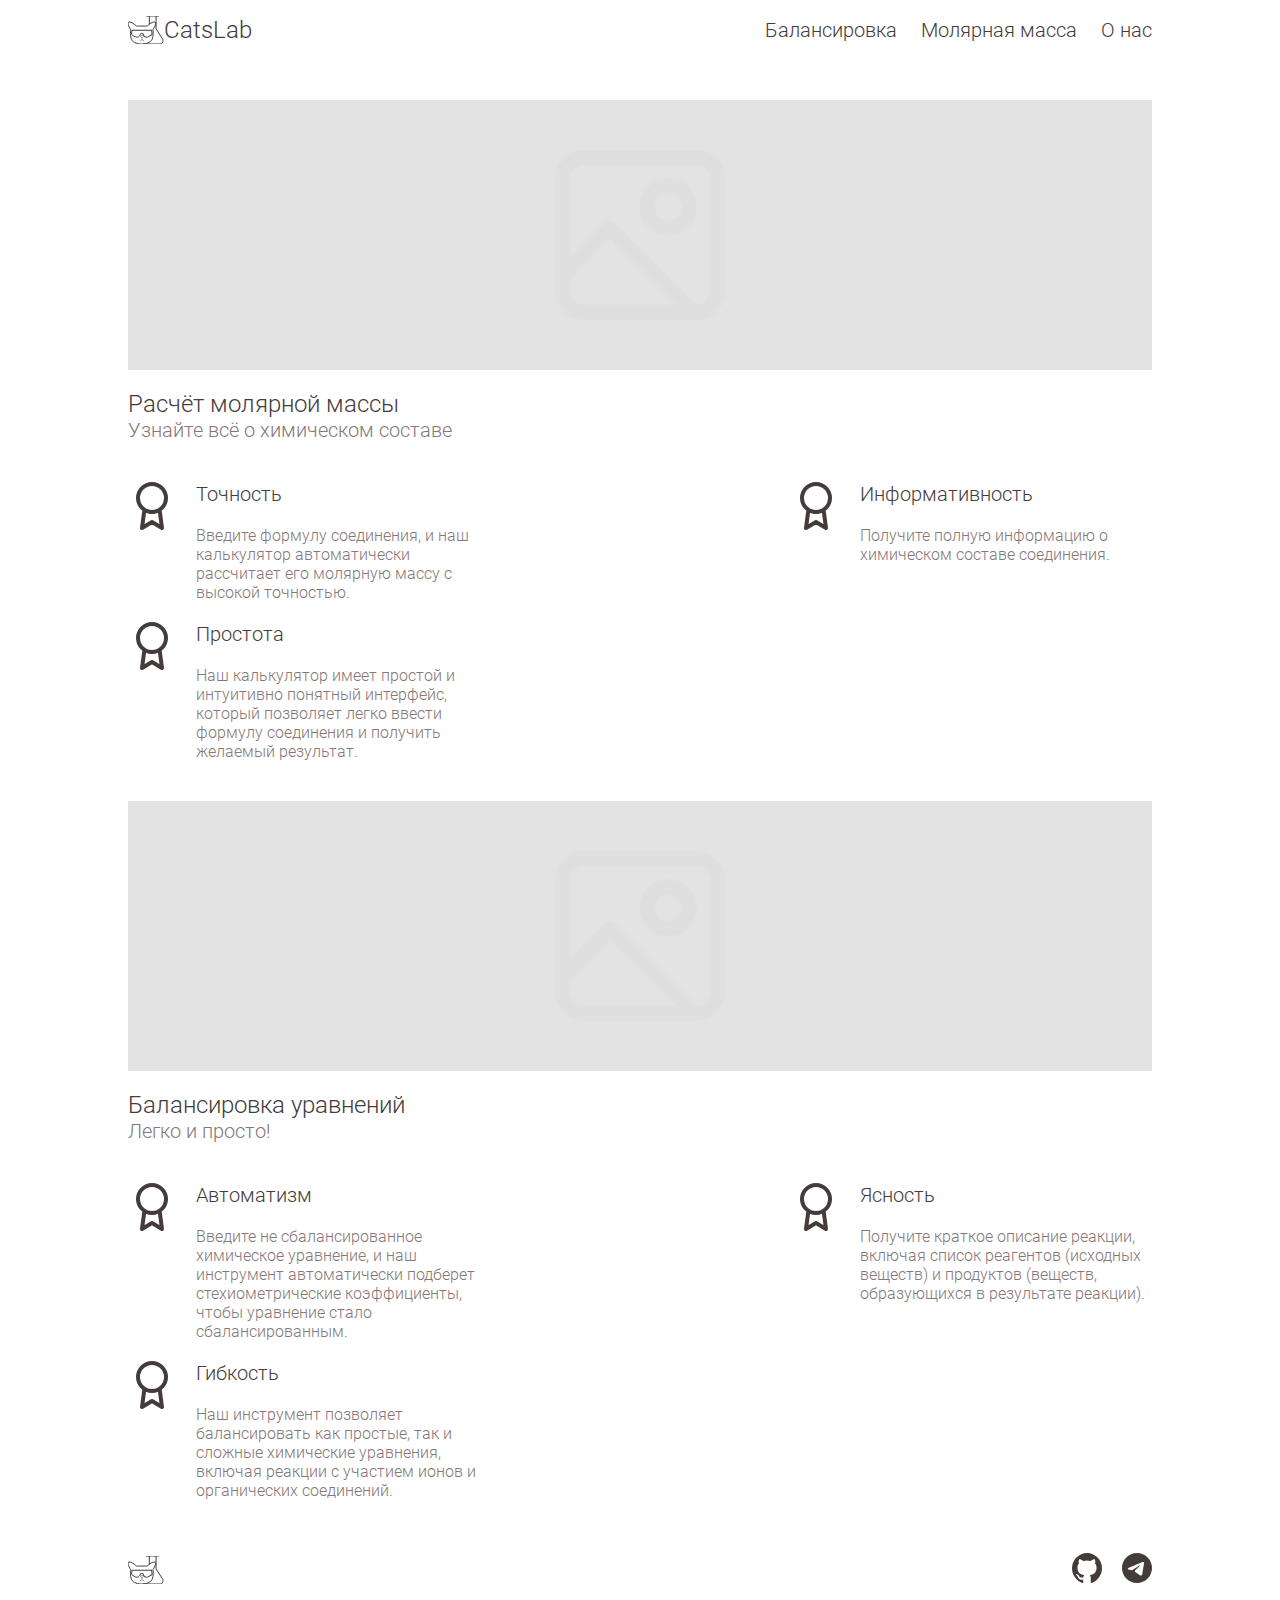
==== web/index.html @ 8020c6f6 "Add header and footer for balance page" ====
<!DOCTYPE html>

<head>
    <title>О нас</title>
    <meta name="viewport" content="width=device-width, initial-scale=1.0">
    <meta charset="UTF-8">
    <meta name="keywords" content="О нас, Молярная масса, Балансировка">
    <meta name="description" content="Информационная страница о веб-сервисе Catslab">
    <link rel="stylesheet" href="css/styles.css">
</head>

<body>
    <header class="header">
        <a href="index.html" class="header__logo">
            <img src="images/catslab-logo.svg" alt="CatsLab logo"> CatsLab
        </a>

        <input type="checkbox" name="menu" id="menu" class="header__toggle">
        <label for="menu" class="header__input"><img src="images/navigation-icon.svg" alt="navigation-icon"></label>

        <nav class="header__nav">
            <a href="balance.html" class="header__link">Балансировка</a>
            <a href="molar.html" class="header__link">Молярная масса</a>
            <a href="index.html" class="header__link">О нас</a>
        </nav>
    </header>

    <div class="info-section">
        <div class="info-section__image-wrapper">
            <img class="info-section__image" src="images/image-not-found.png" alt="Information photo">
        </div>

        <div class="info-section__text-container">
            <p class="info-section__title">Расчёт молярной массы</p>
            <p class="info-section__description">Узнайте всё о химическом составе</p>
        </div>

        <div class="info-section__awards">
            <div class="info-section__award">
                <div class="info-section__award-icon">
                    <img src="images/award.svg" alt="award svg">
                </div>

                <div class="info-section__award-details">
                    <p class="info-section__award-title">Точность</p>
                    <p class="info-section__award-description">Введите формулу соединения, и наш калькулятор
                        автоматически рассчитает его молярную массу с высокой точностью.</p>
                </div>
            </div>

            <div class="info-section__award">
                <div class="info-section__award-icon">
                    <img src="images/award.svg" alt="award svg">
                </div>

                <div class="info-section__award-details">
                    <p class="info-section__award-title">Информативность</p>
                    <p class="info-section__award-description">Получите полную информацию о химическом составе
                        соединения.</p>
                </div>
            </div>

            <div class="info-section__award">
                <div class="info-section__award-icon">
                    <img src="images/award.svg" alt="award svg">
                </div>

                <div class="info-section__award-details">
                    <p class="info-section__award-title">Простота</p>
                    <p class="info-section__award-description">Наш калькулятор имеет простой и интуитивно понятный
                        интерфейс, который позволяет легко ввести формулу соединения и получить желаемый результат.</p>
                </div>
            </div>
        </div>
    </div>

    <div class="info-section">
        <div class="info-section__image-wrapper">
            <img class="info-section__image" src="images/image-not-found.png" alt="Information photo">
        </div>

        <div class="info-section__text-container">
            <p class="info-section__title">Балансировка уравнений</p>
            <p class="info-section__description">Легко и просто!</p>
        </div>

        <div class="info-section__awards">
            <div class="info-section__award">
                <div class="info-section__award-icon">
                    <img src="images/award.svg" alt="award svg">
                </div>

                <div class="info-section__award-details">
                    <p class="info-section__award-title">Автоматизм</p>
                    <p class="info-section__award-description">Введите не сбалансированное химическое уравнение, и наш
                        инструмент автоматически подберет стехиометрические коэффициенты, чтобы уравнение стало
                        сбалансированным.</p>
                </div>
            </div>

            <div class="info-section__award">
                <div class="info-section__award-icon">
                    <img src="images/award.svg" alt="award svg">
                </div>

                <div class="info-section__award-details">
                    <p class="info-section__award-title">Ясность</p>
                    <p class="info-section__award-description">Получите краткое описание реакции, включая список
                        реагентов (исходных веществ) и продуктов (веществ, образующихся в результате реакции).</p>
                </div>
            </div>

            <div class="info-section__award">
                <div class="info-section__award-icon">
                    <img src="images/award.svg" alt="award svg">
                </div>

                <div class="info-section__award-details">
                    <p class="info-section__award-title">Гибкость</p>
                    <p class="info-section__award-description">Наш инструмент позволяет балансировать как простые, так и
                        сложные химические уравнения, включая реакции с участием ионов и органических соединений.</p>
                </div>
            </div>
        </div>
    </div>

    <footer class=" footer">
        <img src="images/catslab-logo.svg" alt="CatsLab logo" class="footer__logo">
        <div class="footer__social">
            <a href="https://github.com/MaxFuls/CGProject" class="footer__link">
                <img src="images/github-logo.svg" alt="GitHub logo" class="footer__icon">
            </a>
            <a href="https://t.me/catslabdev" class="footer__link">
                <img src="images/telegram-logo.svg" alt="Telegram logo" class="footer__icon">
            </a>
        </div>
    </footer>
</body>
---- web/css/styles.css ----
@font-face {
    font-family: 'Roboto';
    src: url('../fonts/Roboto-Regular.ttf') format('truetype');
    font-weight: normal;
    font-style: normal;
}

@font-face {
    font-family: 'Roboto';
    src: url('../fonts/Roboto-Light.ttf') format('truetype');
    font-weight: lighter;
    font-style: normal;
}

:root {
    --primary-color: #443b3b;
    --secondary-color: #857878;
}

* {
    margin: 0;
    padding: 0;
    font-size: 16px;
    box-sizing: border-box;
    font-family: 'Roboto', 'sans-serif';
    border: none;
    outline: none;
    text-decoration: none;
    /*list-style: none;*/
}

.header {
    width: 100%;
    height: 60px;
    padding: 0 10%;
    margin-bottom: 40px;
    display: flex;
    flex-direction: row;
    align-items: center;
    justify-content: space-between;
}

.header__logo {
    display: flex;
    align-items: center;
    font-size: 24px;
    color: var(--primary-color);
    transition: 0.5s;
}

.header__logo:hover {
    color: var(--secondary-color);
}

.header__link {
    font-size: 20px;
    margin-right: 20px;
    color: var(--primary-color);
    transition: 0.5s;
}

.header__link:last-child {
    margin-right: 0;
}

.header__link:hover {
    color: var(--secondary-color);
}

.header__toggle {
    display: none;
}

.header__input {
    color: var(--primary-color);
    visibility: hidden;
    opacity: 0;
}

.footer {
    width: 100%;
    height: 60px;
    padding: 0 10%;
    display: flex;
    flex-direction: row;
    align-items: center;
    justify-content: space-between;
}

.footer__social {
    display: flex;
    flex-direction: row;
    gap: 20px
}

.info-section {
    width: 100%;
    padding: 0 10%;
    display: flex;
    flex-direction: column;
    align-items: start;
    gap: 20px;
    margin-bottom: 40px;
}

.info-section__image-wrapper {
    width: 100%;
    height: 270px;
    display: flex;
    align-items: center;
    justify-content: center;
}

.info-section__image {
    object-fit: cover;
    width: 100%;
    height: 100%;
    display: block;
}

.info-section__title {
    font-size: 24px;
    color: var(--primary-color)
}

.info-section__description {
    font-size: 20px;
    color: var(--secondary-color);
}

.info-section__awards {
    width: 100%;
    display: flex;
    flex-wrap: wrap;
    flex-direction: row;
    align-items: start;
    justify-content: space-between;
}

.info-section__award {
    margin-top: 20px;
    width: 360px;
    display: flex;
    flex-direction: row;
    align-items: start;
    gap: 20px;
}

.info-section__award-details {
    width: fit-content;
    display: flex;
    flex-direction: column;
    gap: 20px;
}

.info-section__award-title {
    font-size: 20px;
    color: var(--primary-color);
}

.info-section__award-description {
    font-size: 16px;
    color: var(--secondary-color);
}

.molar-mass {
    width: 100%;
    padding: 0 10%;
}

.molar-mass__form-section {
    width: 70%;
    margin: 0 auto 40px auto;
    display: flex;
    flex-direction: column;
    gap: 20px;
    align-items: center;
}

.molar-mass__title {
    font-size: 32px;
    color: var(--primary-color);
}

.molar-mass__form {
    width: 100%;
    display: flex;
    flex-direction: row;
    gap: 0px;
}

.molar-mass__input {
    width: 90%;
    border: 1px solid var(--primary-color);
    padding: 10px;
}

.molar-mass__submit-button {
    width: 10%;
    background-color: white;
    border: 1px solid var(--primary-color);
    border-left: 0px;
}

.molar-mass__result-section {
    width: 100%;
    display: flex;
    flex-direction: column;
    gap: 20px;
    margin-bottom: 40px;
}

.molar-mass__total-mass {
    padding-left: 8%;
}


.molar-mass__total-title {
    font-size: 24px;
    color: var(--primary-color)
}

.molar-mass__total-value {
    font-size: 20px;
    color: var(--secondary-color)
}

.molar-mass__element-list {
    padding: 0 10%;
    list-style: square outside;
    color: var(--primary-color);
}

.molar-mass__element-details {
    list-style: inside;
    color: var(--primary-color);
}

.molar-mass__element-detail {
    list-style: inside;
    color: var(--secondary-color);
}

@media (max-width: 700px) {
    .header__input {
        visibility: visible;
        opacity: 1;
    }

    .header__nav {
        position: absolute;
        top: 60px;
        left: 0;
        width: 100%;
        padding: 16px;
        border-top: 1px solid var(--secondary-color);
        border-bottom: 1px solid var(--secondary-color);
        transform: scale(0);
        opacity: 0;
    }

    .header__link {
        display: block;
        margin: 20px;
    }

    .header__toggle:checked~.header__nav {
        transform: scale(1);
        opacity: 1;
        background-color: white;
    }
}
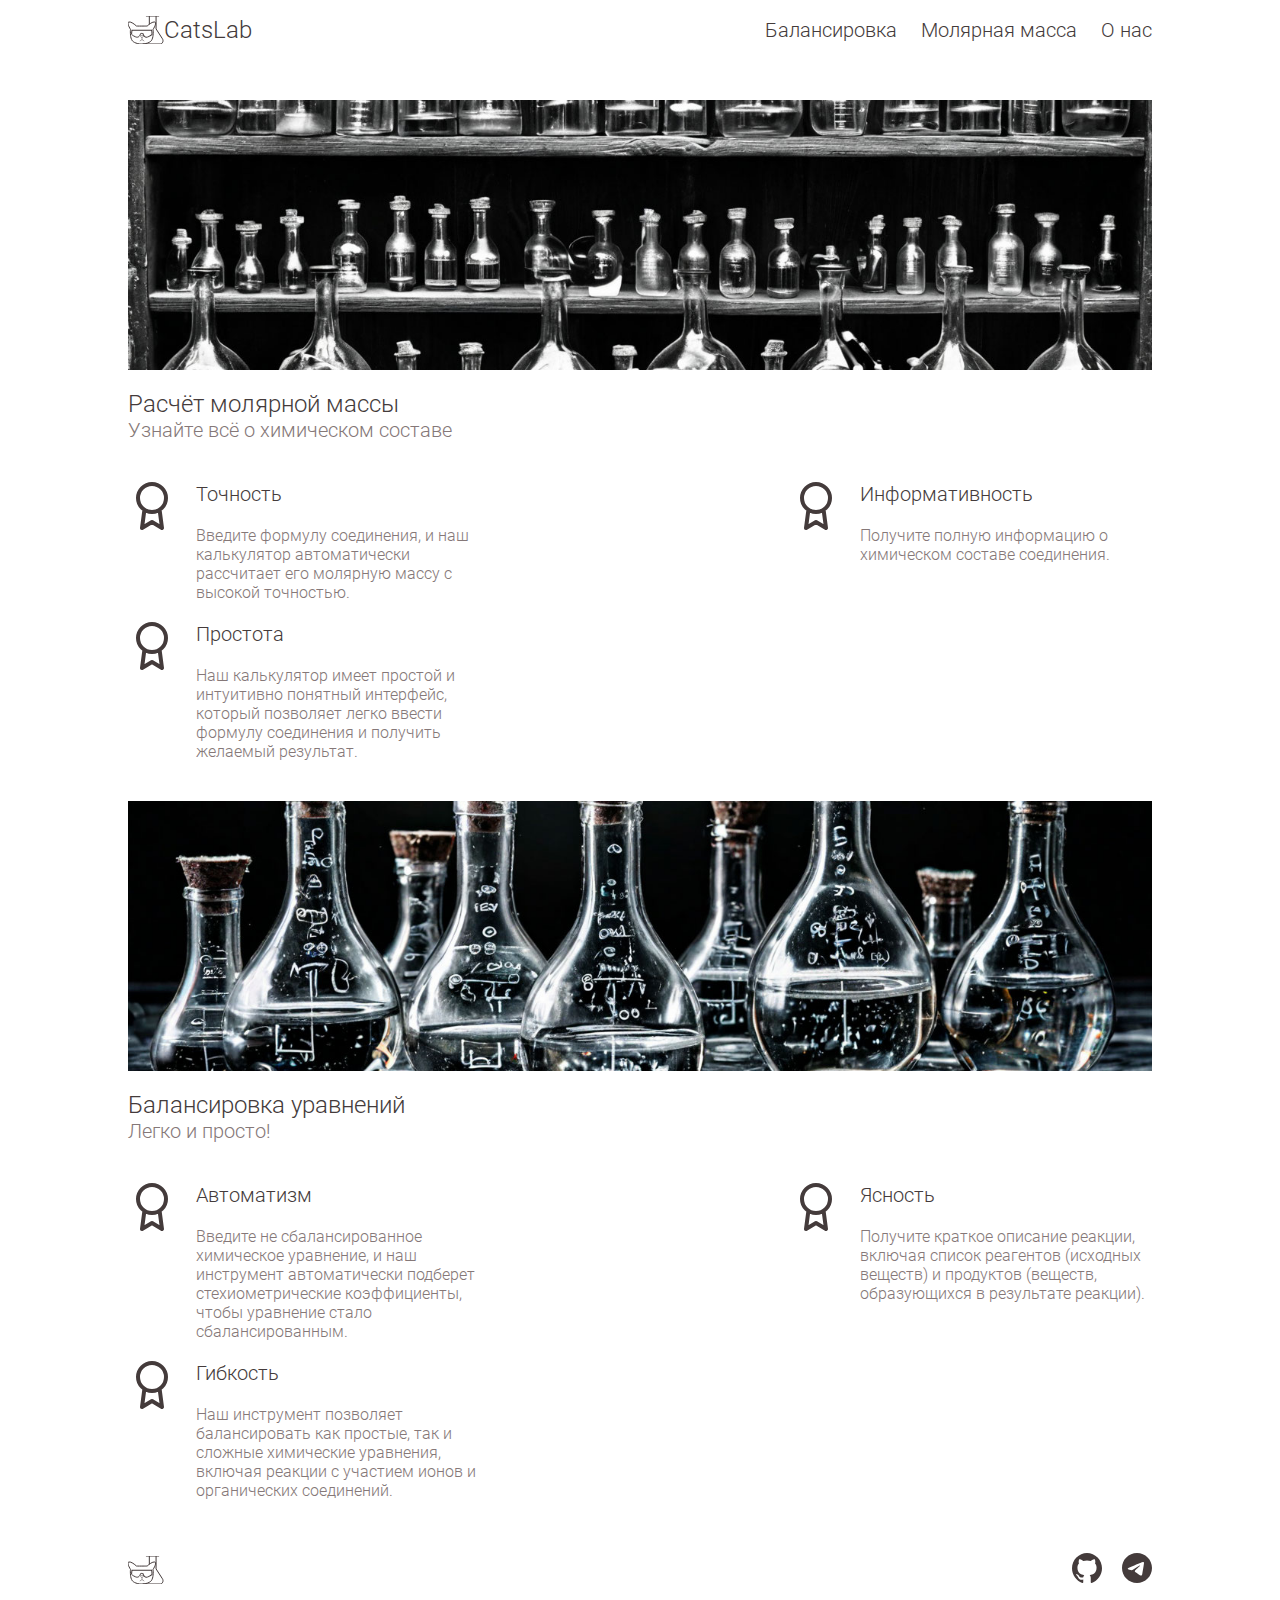
==== commit 16218a51: "Add pictures on information page" ====
--- a/web/index.html
+++ b/web/index.html
@@ -27,7 +27,7 @@
 
     <div class="info-section">
         <div class="info-section__image-wrapper">
-            <img class="info-section__image" src="images/image-not-found.png" alt="Information photo">
+            <img class="info-section__image" src="images/molar-mass.jpeg" alt="Information photo">
         </div>
 
         <div class="info-section__text-container">
@@ -76,7 +76,7 @@
 
     <div class="info-section">
         <div class="info-section__image-wrapper">
-            <img class="info-section__image" src="images/image-not-found.png" alt="Information photo">
+            <img class="info-section__image" src="images/balance.jpeg" alt="Information photo">
         </div>
 
         <div class="info-section__text-container">
--- a/web/css/styles.css
+++ b/web/css/styles.css
@@ -240,6 +240,90 @@
     list-style: inside;
     color: var(--secondary-color);
 }
+
+.balance-page {
+    width: 100%;
+    padding: 0 10%;
+}
+
+.balance-page__form-section {
+    width: 70%;
+    margin: 0 auto 40px auto;
+    display: flex;
+    flex-direction: column;
+    gap: 20px;
+    align-items: center;
+}
+
+.balance-page__title {
+    font-size: 32px;
+    color: var(--primary-color);
+}
+
+.balance-page__form {
+    width: 100%;
+    display: flex;
+    flex-direction: row;
+    gap: 0px;
+}
+
+.balance-page__input {
+    width: 90%;
+    border: 1px solid var(--primary-color);
+    padding: 10px;
+}
+
+.balance-page__submit-button {
+    width: 10%;
+    background-color: white;
+    border: 1px solid var(--primary-color);
+    border-left: 0px;
+}
+
+.balance-page__section-title {
+    font-size: 20px;
+    color: var(--primary-color);
+    padding-left: 8%;
+}
+
+.balance-page__result-section {
+    width: 100%;
+    display: flex;
+    flex-direction: column;
+    gap: 20px;
+    margin-bottom: 40px;
+}
+
+.balance-page__total-mass {
+    padding-left: 8%;
+}
+
+.balance-page__total-title {
+    font-size: 24px;
+    color: var(--primary-color)
+}
+
+.balance-page__total-value {
+    font-size: 20px;
+    color: var(--secondary-color)
+}
+
+.balance-page__element-list {
+    padding: 0 10%;
+    list-style: square outside;
+    color: var(--primary-color);
+}
+
+.balance-page__element-details {
+    list-style: inside;
+    color: var(--primary-color);
+}
+
+.balance-page__element-detail {
+    list-style: inside;
+    color: var(--secondary-color);
+}
+
 
 @media (max-width: 700px) {
     .header__input {
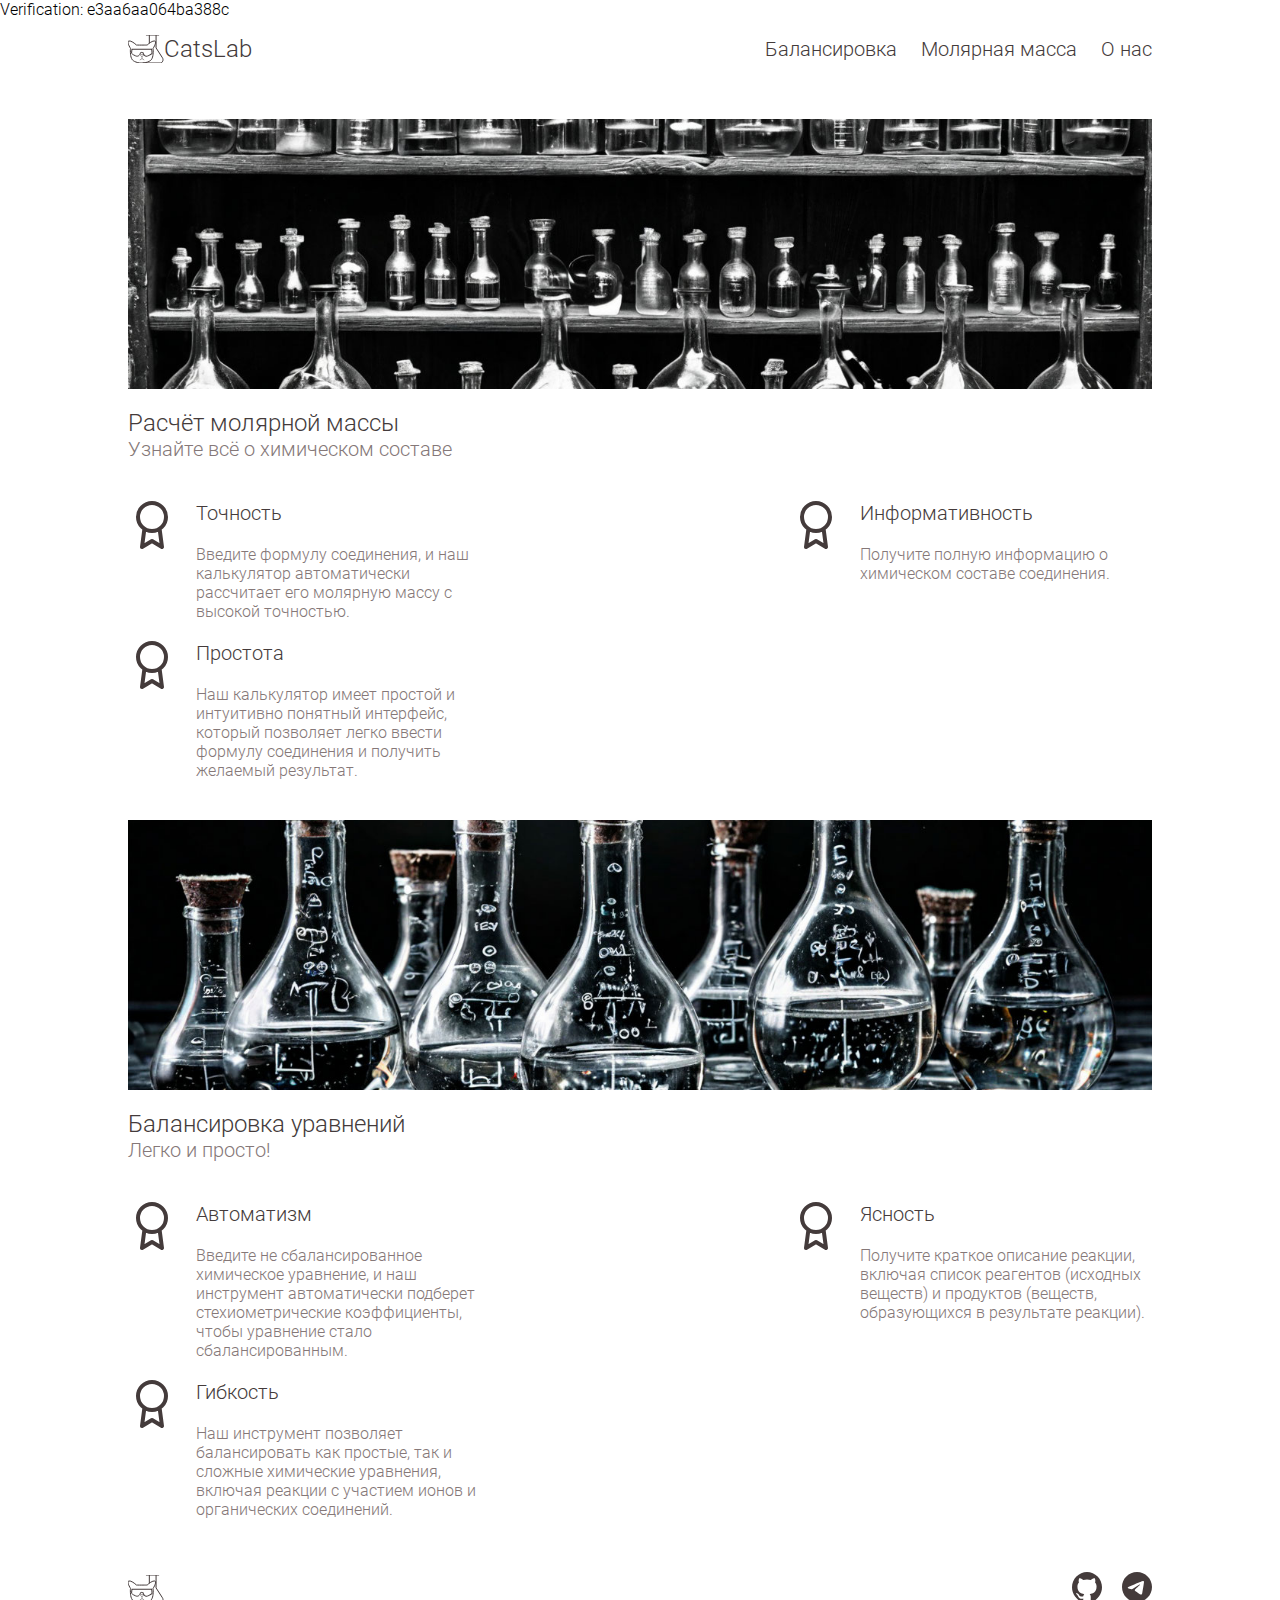
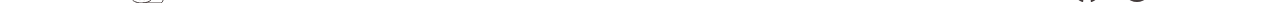
==== commit 71955a27: "webmaster" ====
--- a/web/index.html
+++ b/web/index.html
@@ -7,6 +7,28 @@
     <meta name="keywords" content="О нас, Молярная масса, Балансировка">
     <meta name="description" content="Информационная страница о веб-сервисе Catslab">
     <link rel="stylesheet" href="css/styles.css">
+    <!-- Yandex.Metrika counter -->
+    <script type="text/javascript" >
+        (function(m,e,t,r,i,k,a){m[i]=m[i]||function(){(m[i].a=m[i].a||[]).push(arguments)};
+        m[i].l=1*new Date();
+        for (var j = 0; j < document.scripts.length; j++) {if (document.scripts[j].src === r) { return; }}
+        k=e.createElement(t),a=e.getElementsByTagName(t)[0],k.async=1,k.src=r,a.parentNode.insertBefore(k,a)})
+        (window, document, "script", "https://mc.yandex.ru/metrika/tag.js", "ym");
+    
+        ym(99104708, "init", {
+            clickmap:true,
+            trackLinks:true,
+            accurateTrackBounce:true
+        });
+    </script>
+    <noscript><div><img src="https://mc.yandex.ru/watch/99104708" style="position:absolute; left:-9999px;" alt="" /></div></noscript>
+    <!-- /Yandex.Metrika counter -->
+    <html>
+        <head>
+            <meta http-equiv="Content-Type" content="text/html; charset=UTF-8">
+        </head>
+        <body>Verification: e3aa6aa064ba388c</body>
+    </html>
 </head>
 
 <body>
@@ -19,9 +41,9 @@
         <label for="menu" class="header__input"><img src="images/navigation-icon.svg" alt="navigation-icon"></label>
 
         <nav class="header__nav">
-            <a href="balance.html" class="header__link">Балансировка</a>
-            <a href="molar.html" class="header__link">Молярная масса</a>
-            <a href="index.html" class="header__link">О нас</a>
+            <a href="/balance" class="header__link">Балансировка</a>
+            <a href="/molar" class="header__link">Молярная масса</a>
+            <a href="/" class="header__link">О нас</a>
         </nav>
     </header>
 
--- a/web/css/styles.css
+++ b/web/css/styles.css
@@ -27,6 +27,16 @@
     outline: none;
     text-decoration: none;
     /*list-style: none;*/
+}
+
+.wrapper {
+    display: flex;
+    flex-direction: column;
+    height: 100vh;
+}
+
+main {
+    flex: auto;
 }
 
 .header {
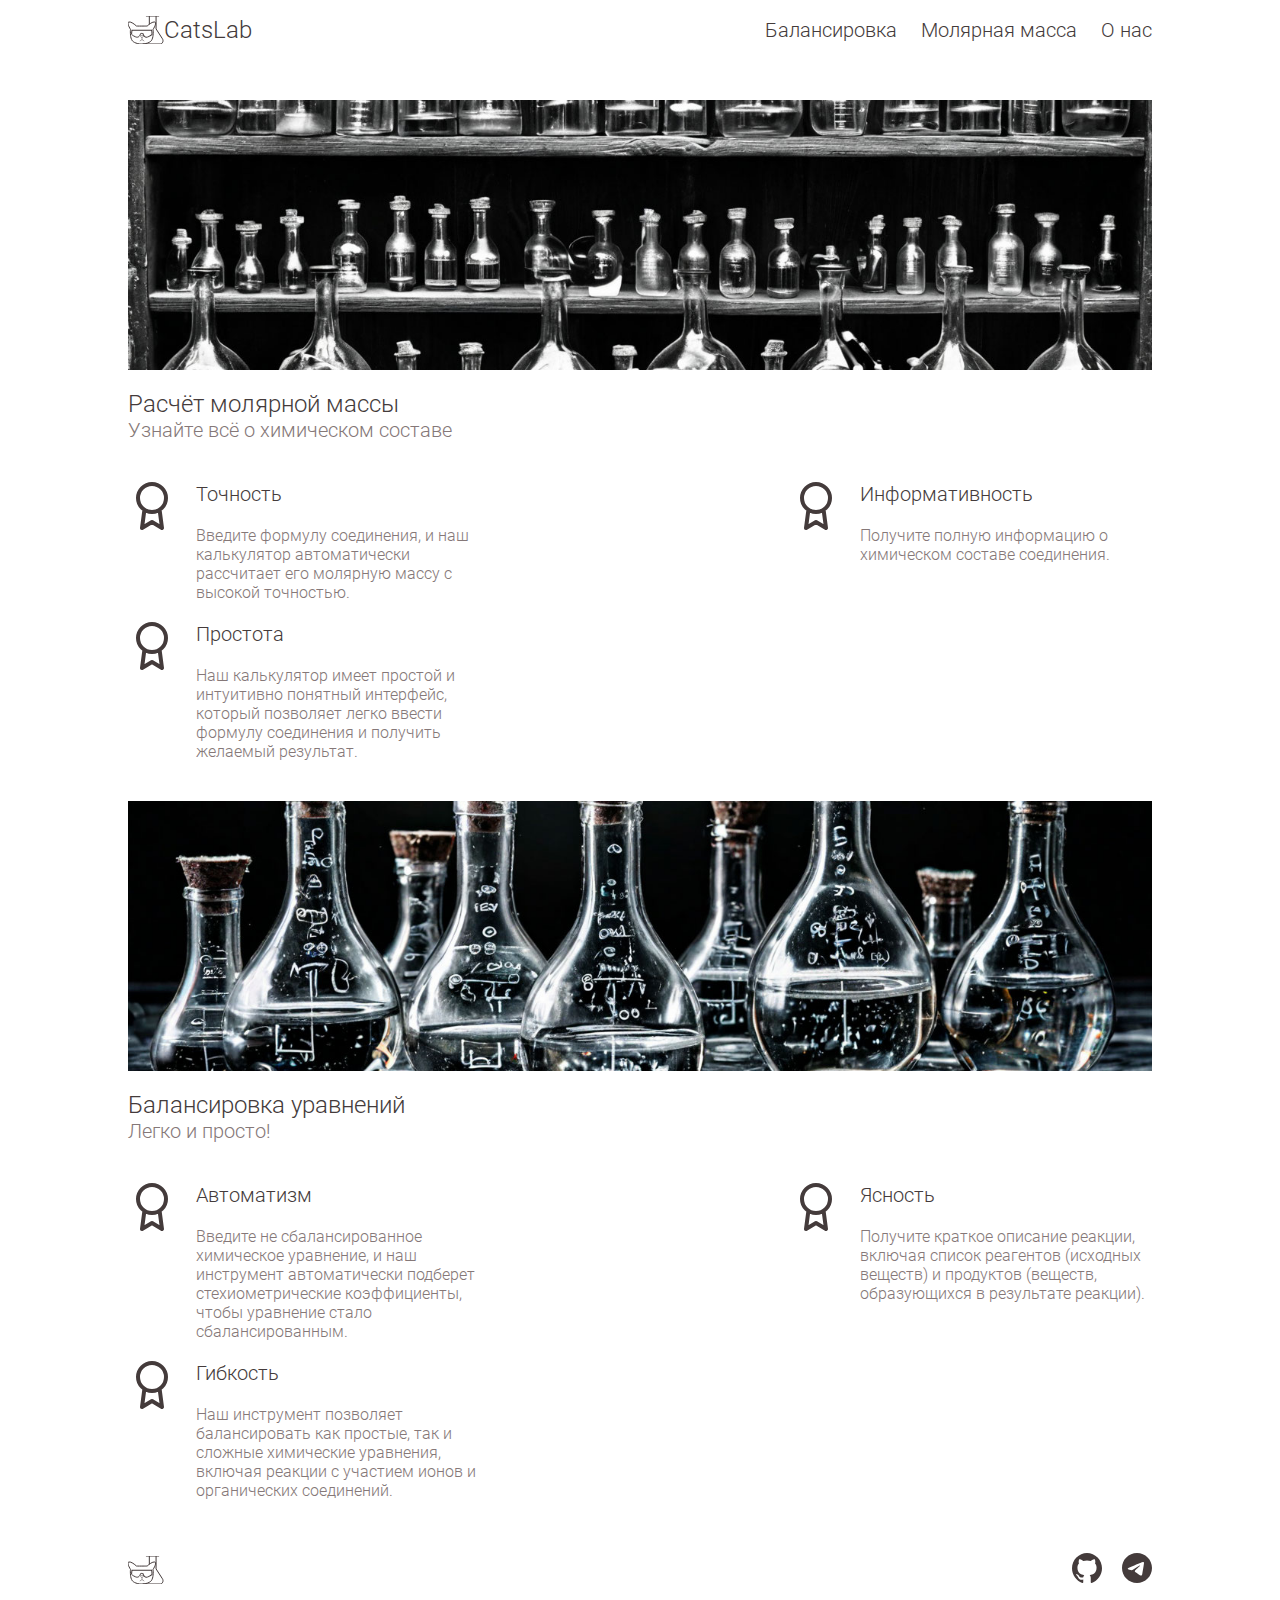
==== commit 60ecc932: "webmaster" ====
--- a/web/index.html
+++ b/web/index.html
@@ -23,12 +23,6 @@
     </script>
     <noscript><div><img src="https://mc.yandex.ru/watch/99104708" style="position:absolute; left:-9999px;" alt="" /></div></noscript>
     <!-- /Yandex.Metrika counter -->
-    <html>
-        <head>
-            <meta http-equiv="Content-Type" content="text/html; charset=UTF-8">
-        </head>
-        <body>Verification: e3aa6aa064ba388c</body>
-    </html>
 </head>
 
 <body>
